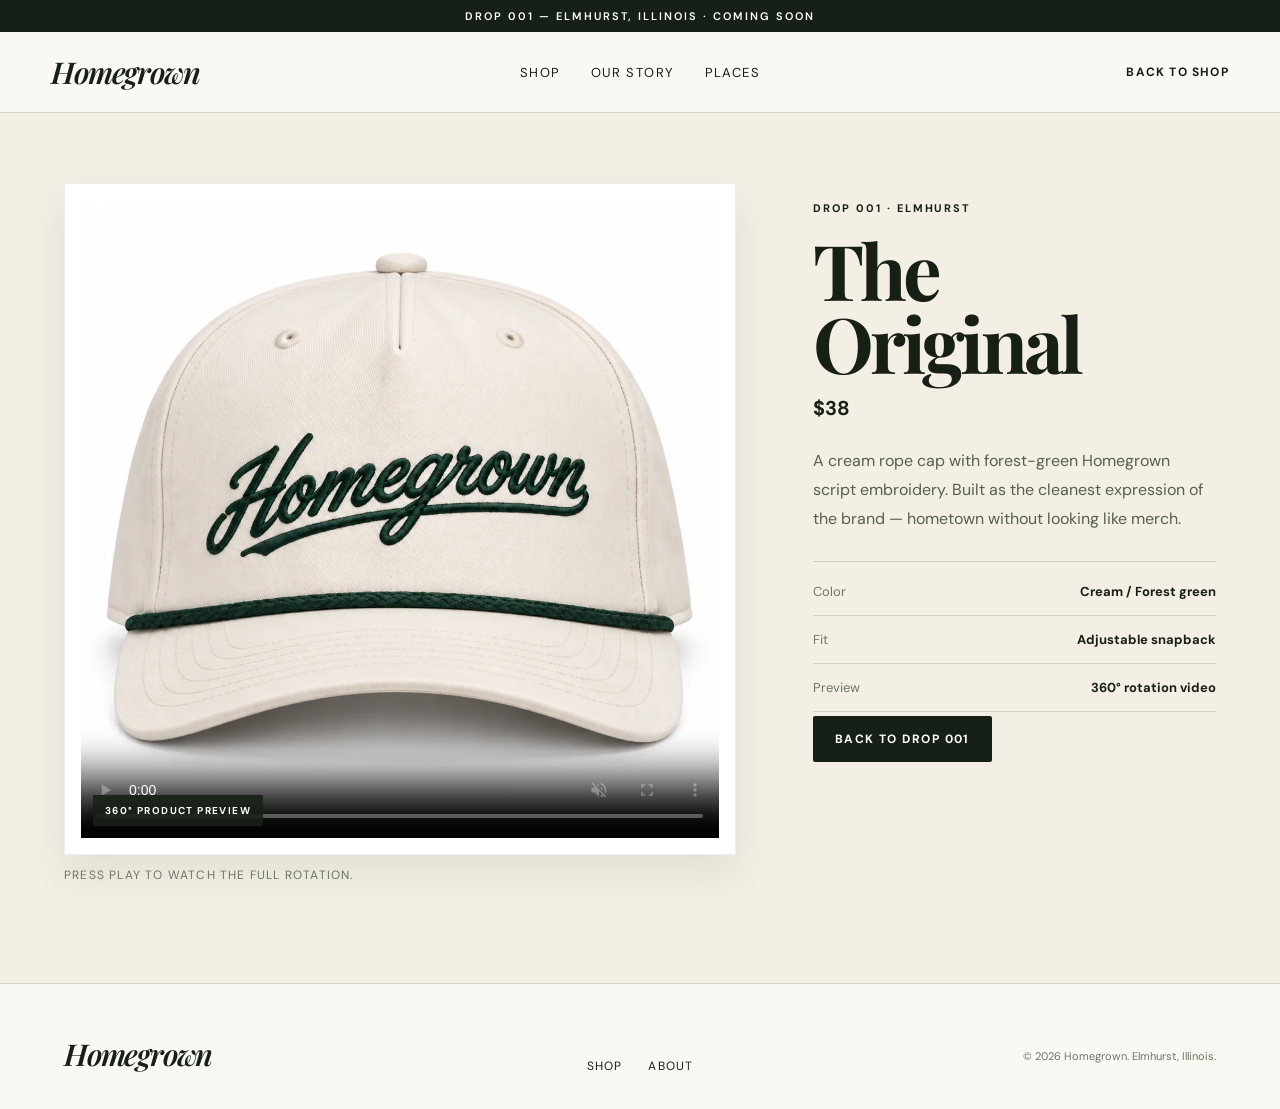
==== product-original.html @ 02f8ce0e "Add files via upload" ====
<!doctype html>
<html lang="en">
<head>
  <meta charset="utf-8" />
  <meta name="viewport" content="width=device-width,initial-scale=1" />
  <meta name="description" content="The Original by Homegrown — 360 product preview." />
  <title>The Original — Homegrown</title>
  <link rel="preconnect" href="https://fonts.googleapis.com">
  <link rel="preconnect" href="https://fonts.gstatic.com" crossorigin>
  <link href="https://fonts.googleapis.com/css2?family=DM+Sans:wght@400;500;600;700&family=Playfair+Display:ital,wght@0,600;1,600&display=swap" rel="stylesheet">
  <link rel="stylesheet" href="styles.css" />
</head>
<body>
  <div class="announcement">DROP 001 — ELMHURST, ILLINOIS · COMING SOON</div>
  <header class="site-header">
    <a class="brand" href="index.html" aria-label="Homegrown home">Homegrown</a>
    <nav class="desktop-nav" aria-label="Primary navigation">
      <a href="index.html#shop">Shop</a>
      <a href="index.html#story">Our Story</a>
      <a href="index.html#places">Places</a>
    </nav>
    <a class="cart-button" href="index.html#shop">Back to shop</a>
  </header>

  <main class="product-page">
    <section class="product-detail">
      <div class="product-detail-media">
        <div class="product-video-viewer">
          <video class="product-360-video" controls loop muted playsinline preload="metadata" poster="assets/product/the-original-front.webp">
            <source src="assets/the-original-360.mp4" type="video/mp4" />
            Your browser does not support the video tag.
          </video>
          <div class="video-badge">360° product preview</div>
        </div>
        <p class="video-note">Press play to watch the full rotation.</p>
      </div>

      <div class="product-detail-copy">
        <p class="eyebrow">Drop 001 · Elmhurst</p>
        <h1>The Original</h1>
        <div class="detail-price">$38</div>
        <p class="detail-description">A cream rope cap with forest-green Homegrown script embroidery. Built as the cleanest expression of the brand — hometown without looking like merch.</p>
        <div class="detail-rule"></div>
        <div class="detail-meta"><span>Color</span><strong>Cream / Forest green</strong></div>
        <div class="detail-meta"><span>Fit</span><strong>Adjustable snapback</strong></div>
        <div class="detail-meta"><span>Preview</span><strong>360° rotation video</strong></div>
        <a class="btn btn-dark detail-add" href="index.html#shop">Back to Drop 001</a>
      </div>
    </section>
  </main>

  <footer>
    <div class="footer-brand">Homegrown</div>
    <div class="footer-links"><a href="index.html#shop">Shop</a><a href="index.html#story">About</a></div>
    <p>© 2026 Homegrown. Elmhurst, Illinois.</p>
  </footer>

  <script src="script.js"></script>
</body>
</html>
---- styles.css ----
:root{
  --cream:#f3efe4;
  --paper:#faf8f2;
  --ink:#172017;
  --navy:#1b2b40;
  --green:#2e4a3a;
  --red:#7b302c;
  --line:rgba(23,32,23,.16);
}
*{box-sizing:border-box}
html{scroll-behavior:smooth}
body{margin:0;background:var(--paper);color:var(--ink);font-family:"DM Sans",Arial,sans-serif}
img{width:100%;display:block}
a{color:inherit;text-decoration:none}
button,input{font:inherit}
.announcement{background:var(--ink);color:#fff;text-align:center;padding:9px 18px;font-size:11px;letter-spacing:.18em;font-weight:600}
.site-header{position:sticky;top:0;z-index:20;display:grid;grid-template-columns:1fr auto 1fr;align-items:center;padding:20px 4vw;border-bottom:1px solid var(--line);background:rgba(250,248,242,.9);backdrop-filter:blur(14px)}
.brand,.footer-brand{font-family:"Playfair Display",serif;font-style:italic;font-weight:600;font-size:30px;letter-spacing:-.04em}
.desktop-nav{display:flex;gap:30px;font-size:13px;text-transform:uppercase;letter-spacing:.11em}
.desktop-nav a,.footer-links a{transition:opacity .2s}.desktop-nav a:hover,.footer-links a:hover{opacity:.55}
.cart-button{justify-self:end;background:none;border:0;cursor:pointer;text-transform:uppercase;letter-spacing:.1em;font-size:12px;font-weight:700}.cart-button span{display:inline-grid;place-items:center;width:22px;height:22px;border:1px solid var(--ink);border-radius:50%;margin-left:6px}
.hero{min-height:78vh;display:grid;grid-template-columns:.85fr 1.15fr;gap:7vw;align-items:center;padding:70px 6vw 80px;background:var(--cream)}
.eyebrow{text-transform:uppercase;letter-spacing:.18em;font-size:11px;font-weight:700;margin:0 0 18px}
.hero h1,.section h2,.story h2,.newsletter h2,.manifesto h2{font-family:"Playfair Display",serif;font-size:clamp(48px,6vw,92px);line-height:.94;letter-spacing:-.045em;margin:0}.hero h1 em{font-weight:600}
.hero-sub{max-width:540px;font-size:17px;line-height:1.7;color:#465045;margin:28px 0 34px}.hero-actions{display:flex;align-items:center;gap:24px;flex-wrap:wrap}.btn{display:inline-block;padding:15px 22px;border-radius:2px;text-transform:uppercase;letter-spacing:.12em;font-size:12px;font-weight:700}.btn-dark{background:var(--ink);color:#fff}.text-link{font-size:13px;font-weight:600;border-bottom:1px solid var(--ink);padding-bottom:3px}.image-frame{background:#ded8ca;padding:10px;box-shadow:0 20px 60px rgba(24,30,21,.12)}.hero-frame{transform:rotate(1.2deg)}.caption{font-size:10px;text-transform:uppercase;letter-spacing:.16em;margin:14px 0 0;color:#6c746a}
.ticker{overflow:hidden;display:flex;gap:40px;border-block:1px solid var(--line);padding:13px 0;background:var(--paper);white-space:nowrap}.ticker div{animation:ticker 25s linear infinite;font-size:11px;font-weight:700;letter-spacing:.16em}@keyframes ticker{to{transform:translateX(-100%)}}
.section{padding:100px 5vw}.section-heading{display:flex;justify-content:space-between;align-items:end;gap:30px;margin-bottom:38px}.section-heading h2,.story h2,.newsletter h2{font-size:clamp(38px,5vw,68px)}.section-note{max-width:320px;color:#626a60;font-size:14px;line-height:1.6}


.product-grid{display:grid;grid-template-columns:repeat(3,1fr);gap:20px}.product-card{position:relative}.product-image{aspect-ratio:1/1.08;overflow:hidden;background:#ece8dd}.product-image img{height:100%;object-fit:cover;transition:transform .5s ease}.product-card:hover .product-image img{transform:scale(1.025)}.product-info{display:flex;justify-content:space-between;gap:20px;padding:17px 2px 10px}.product-info h3{margin:0 0 4px;font-size:15px}.product-info p{margin:0;color:#737a70;font-size:12px}.product-info span{font-size:14px;font-weight:700}.quick-add{width:100%;border:1px solid var(--ink);background:transparent;padding:12px;cursor:pointer;text-transform:uppercase;letter-spacing:.1em;font-size:11px;font-weight:700;transition:.2s}.quick-add:hover{background:var(--ink);color:#fff}
.story{display:grid;grid-template-columns:1.1fr .9fr;min-height:720px}.story-image{overflow:hidden}.story-image img{height:100%;object-fit:cover}.story-copy{background:var(--navy);color:#fff;display:flex;flex-direction:column;justify-content:center;padding:8vw}.story-copy p:not(.eyebrow){font-size:16px;line-height:1.8;color:rgba(255,255,255,.76);max-width:600px}.signature{font-family:"Playfair Display",serif;font-style:italic;font-size:26px;margin-top:24px}
.collection-grid{display:grid;grid-template-columns:repeat(3,1fr);gap:18px}.collection-card{position:relative;min-height:520px;overflow:hidden;background:#ddd}.collection-card img{height:100%;object-fit:cover;position:absolute;inset:0;transition:transform .55s}.collection-card:hover img{transform:scale(1.035)}.collection-card:after{content:"";position:absolute;inset:0;background:linear-gradient(180deg,transparent 38%,rgba(0,0,0,.72))}.collection-overlay{position:absolute;z-index:2;left:24px;right:24px;bottom:24px;color:white}.collection-overlay span{font-size:11px;letter-spacing:.18em}.collection-overlay h3{font-family:"Playfair Display",serif;font-size:42px;margin:6px 0 3px}.collection-overlay p{margin:0;font-size:12px;text-transform:uppercase;letter-spacing:.13em}
.manifesto{padding:130px 8vw;text-align:center;background:var(--green);color:white}.manifesto p{letter-spacing:.25em;font-size:11px;font-weight:700}.manifesto h2{font-size:clamp(48px,7vw,100px)}
.newsletter{padding:90px 7vw;display:grid;grid-template-columns:1fr 1fr;gap:8vw;align-items:center;background:#ded8ca}.newsletter p{line-height:1.7;color:#4e564c}.newsletter form{display:flex;border-bottom:1px solid var(--ink)}.newsletter input{flex:1;border:0;background:transparent;padding:16px 2px;outline:none}.newsletter button{border:0;background:none;font-weight:700;text-transform:uppercase;letter-spacing:.11em;font-size:11px;cursor:pointer}.form-message{grid-column:2;font-size:12px;margin-top:-6vw}
footer{padding:50px 5vw 35px;display:grid;grid-template-columns:1fr 2fr 1fr;align-items:end;gap:30px;border-top:1px solid var(--line)}.footer-links{display:flex;justify-content:center;gap:26px;font-size:12px;text-transform:uppercase;letter-spacing:.09em}footer p{justify-self:end;font-size:11px;color:#6d756a}
.cart-drawer{position:fixed;z-index:40;top:0;right:0;width:min(430px,100%);height:100dvh;background:var(--paper);transform:translateX(100%);transition:transform .3s ease;display:flex;flex-direction:column;padding:24px}.cart-drawer.open{transform:none}.cart-header{display:flex;justify-content:space-between;align-items:center;border-bottom:1px solid var(--line);padding-bottom:18px}.cart-header h2{font-family:"Playfair Display",serif;font-size:32px;margin:0}.cart-header button{font-size:34px;border:0;background:none;cursor:pointer}.cart-items{flex:1;padding:22px 0;overflow:auto}.empty-cart{color:#777}.cart-line{display:flex;justify-content:space-between;padding:14px 0;border-bottom:1px solid var(--line)}.cart-line small{display:block;color:#777;margin-top:4px}.cart-footer{border-top:1px solid var(--line);padding-top:18px}.cart-total{display:flex;justify-content:space-between;margin-bottom:16px}.checkout{width:100%;padding:15px;border:0;background:var(--ink);color:#fff;text-transform:uppercase;letter-spacing:.13em;font-weight:700;cursor:pointer}.cart-footer p{font-size:10px;color:#777;line-height:1.5}.scrim{position:fixed;inset:0;z-index:30;background:rgba(0,0,0,.32);opacity:0;pointer-events:none;transition:.3s}.scrim.show{opacity:1;pointer-events:auto}
.reveal{opacity:0;transform:translateY(18px);transition:opacity .7s ease,transform .7s ease}.reveal.visible{opacity:1;transform:none}.delay-1{transition-delay:.08s}.delay-2{transition-delay:.16s}.sr-only{position:absolute;width:1px;height:1px;padding:0;margin:-1px;overflow:hidden;clip:rect(0,0,0,0);white-space:nowrap;border:0}
@media(max-width:900px){.site-header{grid-template-columns:1fr 1fr}.desktop-nav{display:none}.hero{grid-template-columns:1fr;padding-top:50px}.hero-art{margin-top:15px}.product-grid,.collection-grid{grid-template-columns:1fr 1fr}.product-card:last-child,.collection-card:last-child{grid-column:span 2}.story{grid-template-columns:1fr}.story-image{min-height:500px}.newsletter{grid-template-columns:1fr}.form-message{grid-column:1;margin-top:0}footer{grid-template-columns:1fr}.footer-links{justify-content:flex-start;flex-wrap:wrap}footer p{justify-self:start}}
@media(max-width:620px){.announcement{font-size:9px}.site-header{padding:16px 20px}.brand{font-size:26px}.hero{padding:45px 22px 55px}.hero h1{font-size:52px}.section{padding:75px 20px}.section-heading{align-items:start;flex-direction:column}.product-grid,.collection-grid{grid-template-columns:1fr}.product-card:last-child,.collection-card:last-child{grid-column:auto}.collection-card{min-height:430px}.story-image{min-height:370px}.story-copy{padding:70px 24px}.manifesto{padding:90px 20px}.newsletter{padding:70px 24px}footer{padding:40px 22px}.footer-links{gap:16px}.hero-actions{align-items:flex-start;flex-direction:column}}

/* Product-card link into dedicated 360 page */
.product-link{display:block}.view-360-link{display:inline-block;margin-top:7px;font-size:10px;text-transform:uppercase;letter-spacing:.12em;font-weight:700;border-bottom:1px solid currentColor;padding-bottom:2px}.product-info h3 a:hover,.view-360-link:hover{opacity:.6}

/* Dedicated product / 360 page */
.product-page{min-height:75vh;background:var(--cream);padding:70px 5vw 100px}
.product-detail{max-width:1400px;margin:0 auto;display:grid;grid-template-columns:minmax(0,1.25fr) minmax(320px,.75fr);gap:6vw;align-items:start}
.product-detail-media{min-width:0}.product-spin-viewer{background:#fff;padding:18px;box-shadow:0 20px 55px rgba(24,30,21,.1)}.product-spin-viewer:focus{outline:1px solid var(--ink);outline-offset:3px}.spin-badge{position:absolute;left:18px;bottom:18px;background:rgba(23,32,23,.88);color:#fff;padding:9px 12px;font-size:10px;text-transform:uppercase;letter-spacing:.12em;font-weight:700;pointer-events:none}
.product-detail-copy{position:sticky;top:110px;padding-top:18px}.product-detail-copy h1{font-family:"Playfair Display",serif;font-size:clamp(52px,6vw,88px);line-height:.95;letter-spacing:-.05em;margin:0 0 16px}.detail-price{font-size:20px;font-weight:700;margin-bottom:26px}.detail-description{font-size:16px;line-height:1.8;color:#536052;max-width:520px}.detail-rule{height:1px;background:var(--line);margin:28px 0 6px}.detail-meta{display:flex;justify-content:space-between;gap:24px;padding:15px 0;border-bottom:1px solid var(--line);font-size:13px}.detail-meta span{color:#6e776c}.detail-spin-buttons{margin-top:24px}.frame-count{font-size:11px;letter-spacing:.15em;text-transform:uppercase;color:#6f776d;margin:14px 0 26px}.detail-add{margin-top:4px}
@media(max-width:900px){.product-detail{grid-template-columns:1fr}.product-detail-copy{position:static}.product-page{padding-top:45px}}
@media(max-width:620px){.product-page{padding:32px 20px 70px}.product-spin-viewer{padding:8px}.spin-badge{left:10px;bottom:10px}.product-detail-copy h1{font-size:54px}}

.product-video-viewer{position:relative;background:#fff;border:1px solid rgba(23,32,23,.08);box-shadow:0 18px 40px rgba(24,30,21,.08);padding:16px;aspect-ratio:1/1;display:grid;place-items:center;overflow:hidden}
.product-360-video{width:100%;height:100%;object-fit:contain;background:#fff;display:block}
.video-badge{position:absolute;left:28px;bottom:28px;background:rgba(23,32,23,.88);color:#fff;padding:9px 12px;font-size:10px;text-transform:uppercase;letter-spacing:.14em;font-weight:700;pointer-events:none}
.video-note{margin:12px 0 0;color:#70786d;font-size:12px;text-transform:uppercase;letter-spacing:.1em}
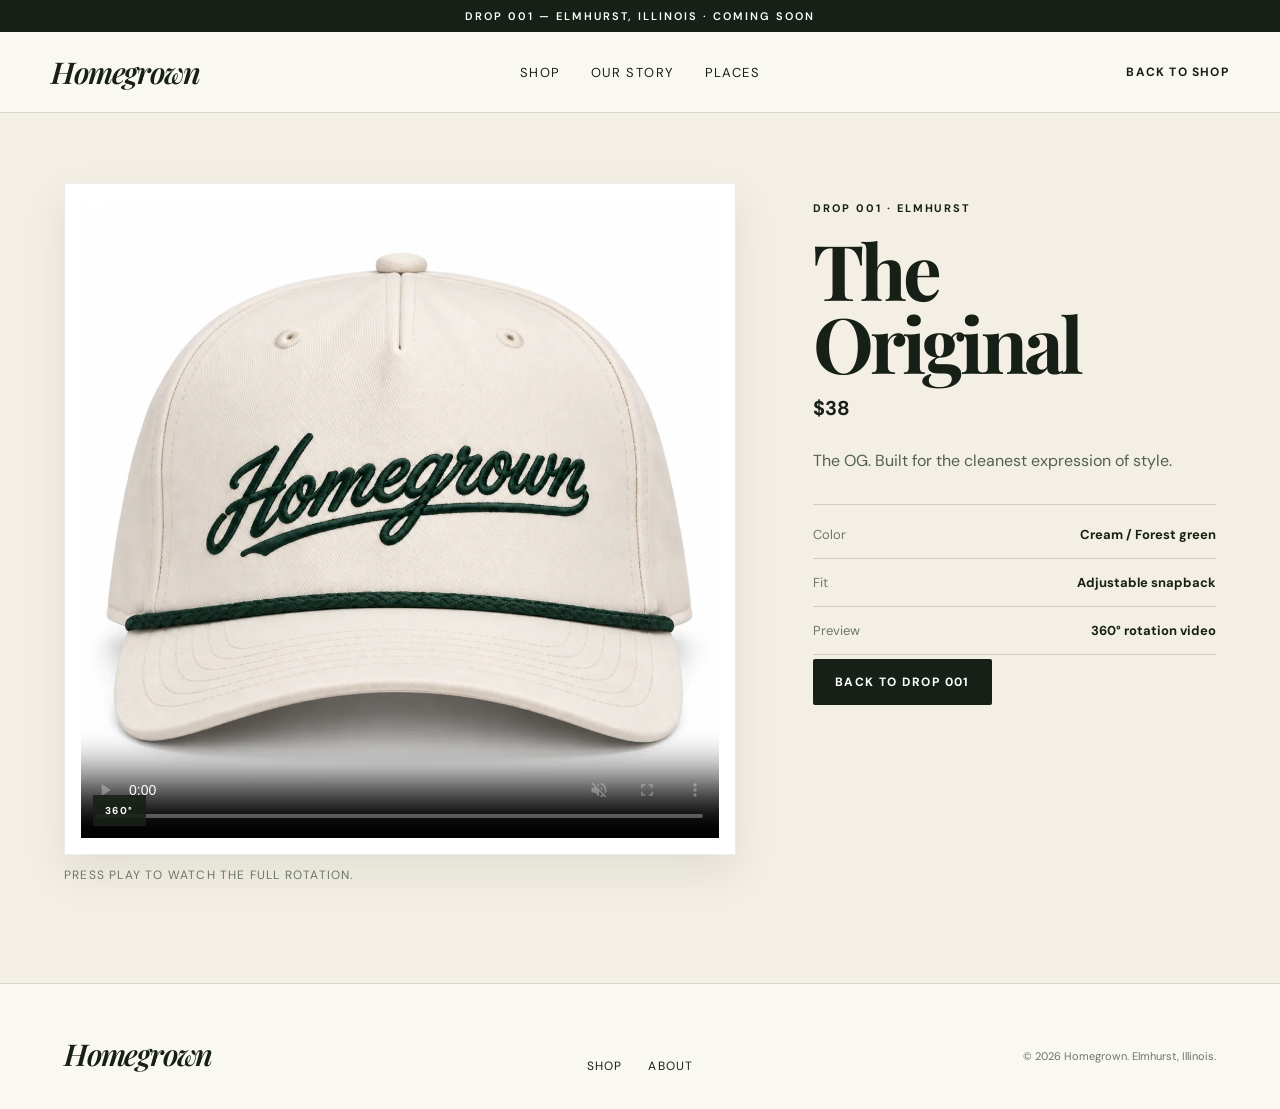
==== commit 9226d2f8: "Revise product description and video badge text Updated the product description and video badge." ====
--- a/product-original.html
+++ b/product-original.html
@@ -30,7 +30,7 @@
             <source src="assets/the-original-360.mp4" type="video/mp4" />
             Your browser does not support the video tag.
           </video>
-          <div class="video-badge">360° product preview</div>
+          <div class="video-badge">360°</div>
         </div>
         <p class="video-note">Press play to watch the full rotation.</p>
       </div>
@@ -39,7 +39,7 @@
         <p class="eyebrow">Drop 001 · Elmhurst</p>
         <h1>The Original</h1>
         <div class="detail-price">$38</div>
-        <p class="detail-description">A cream rope cap with forest-green Homegrown script embroidery. Built as the cleanest expression of the brand — hometown without looking like merch.</p>
+        <p class="detail-description">The OG. Built for the cleanest expression of style. </p>
         <div class="detail-rule"></div>
         <div class="detail-meta"><span>Color</span><strong>Cream / Forest green</strong></div>
         <div class="detail-meta"><span>Fit</span><strong>Adjustable snapback</strong></div>
